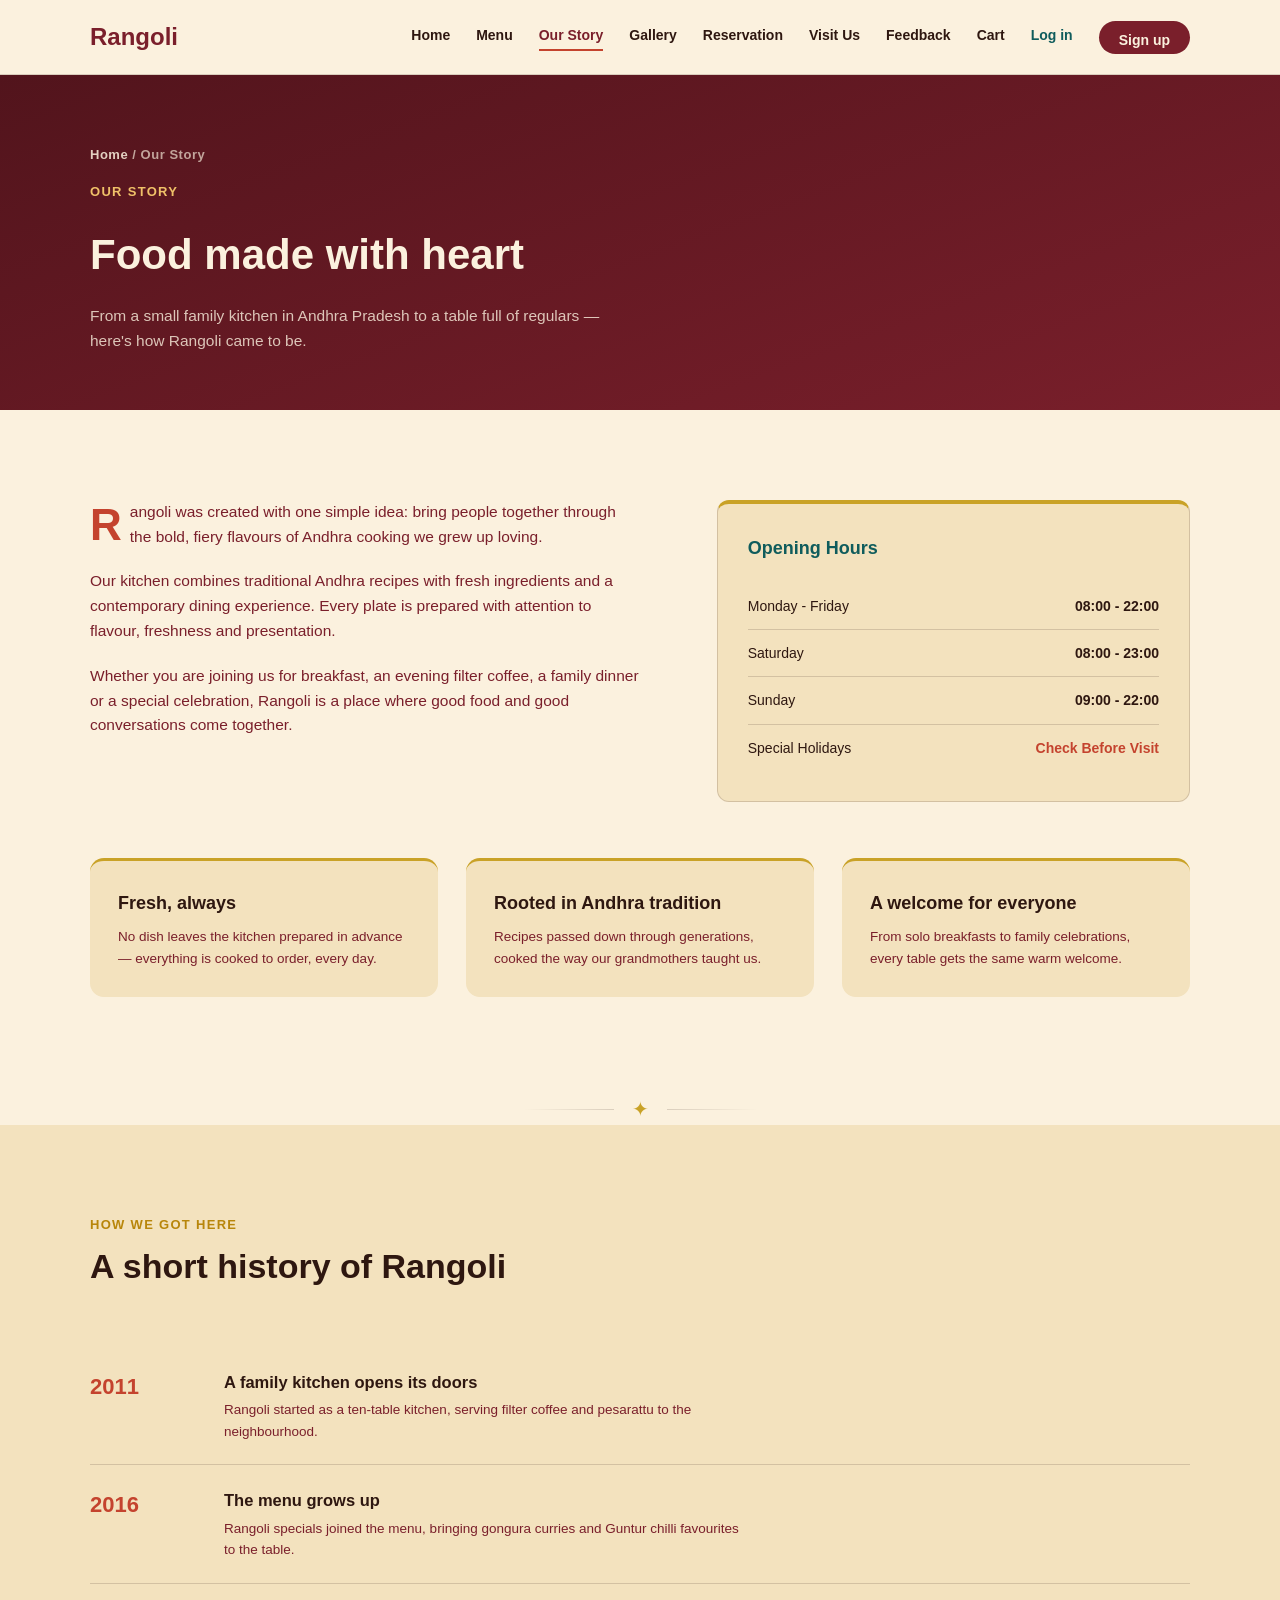
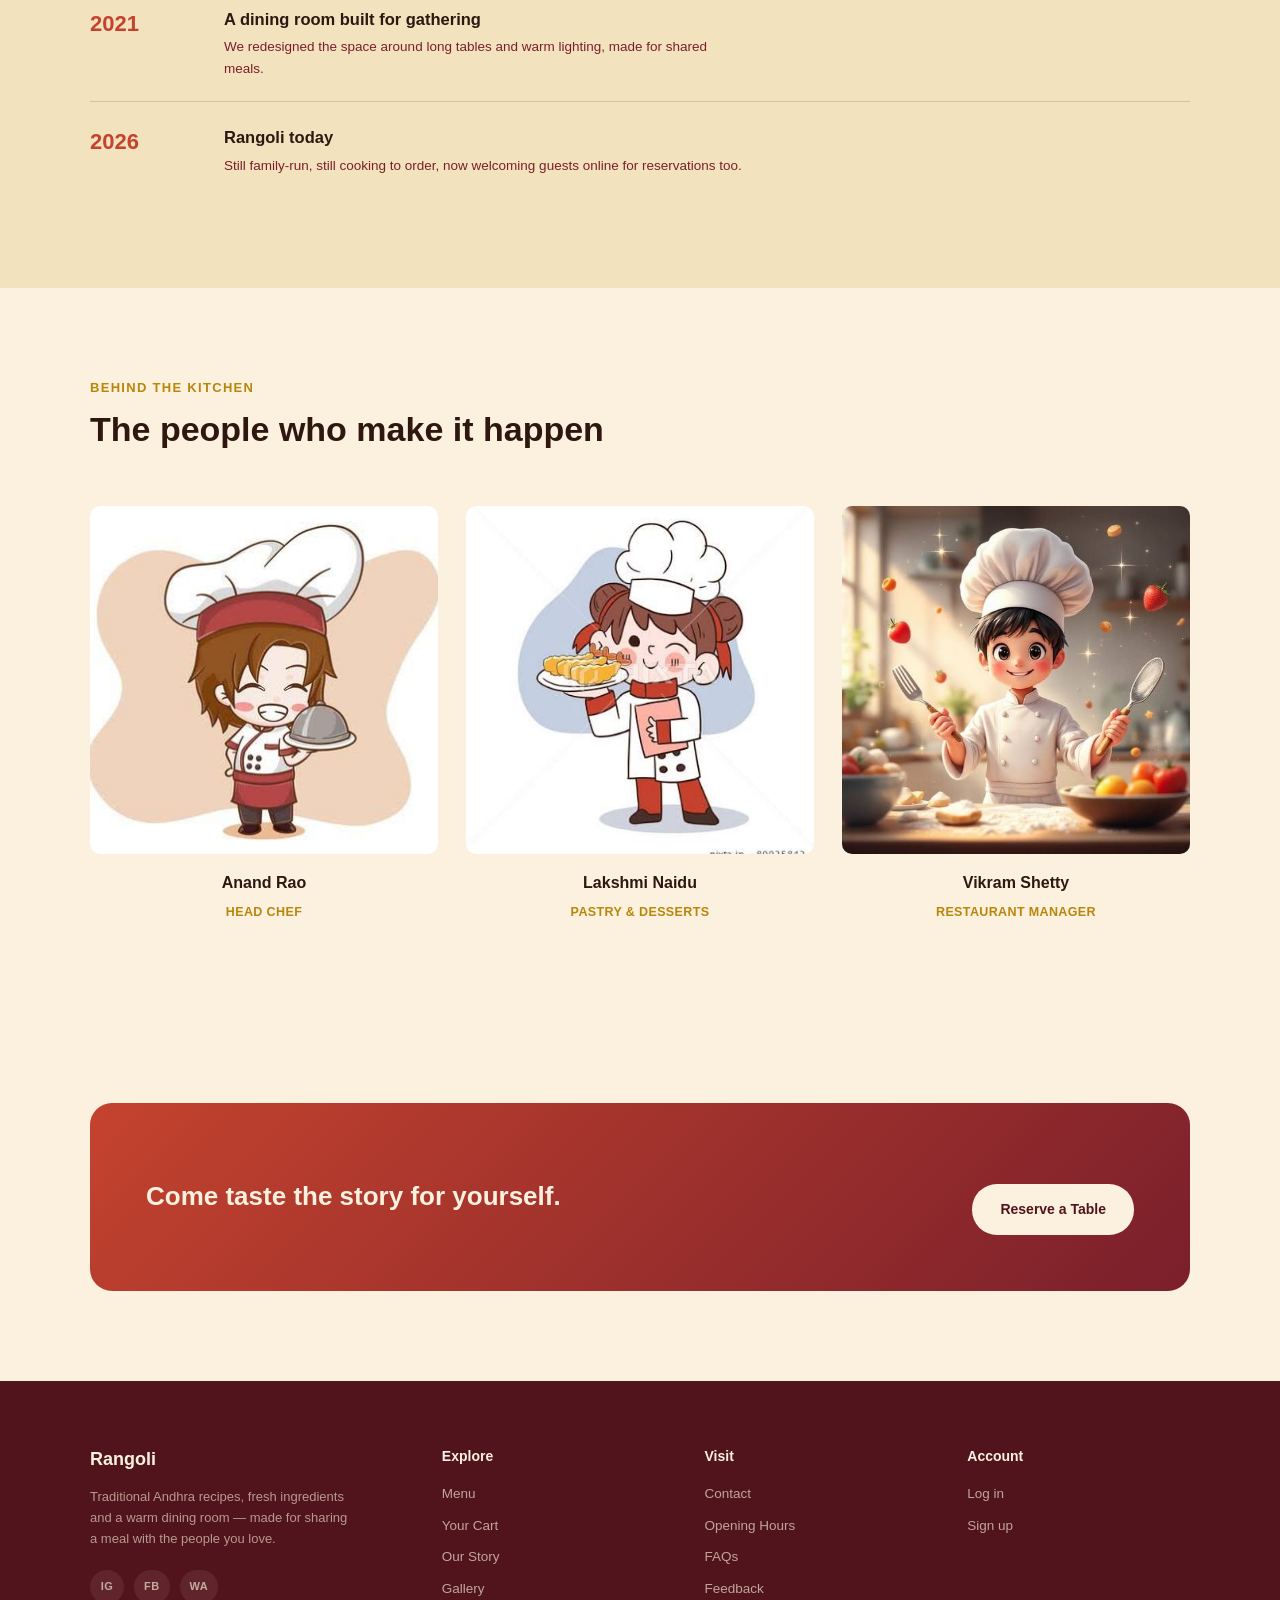
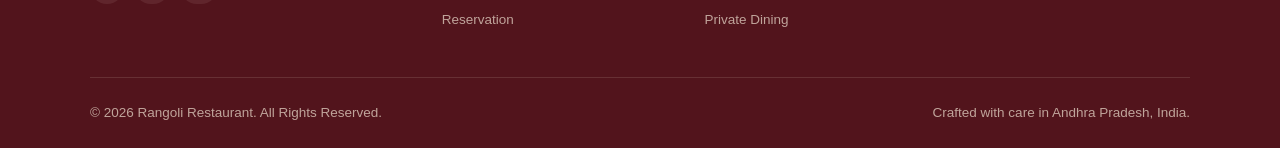
==== about.html @ 310d00e6 "Refactor code structure for improved readability and maintainability" ====
<!DOCTYPE html>
<html lang="en">

<head>

    <meta charset="UTF-8">

    <meta name="viewport" content="width=device-width, initial-scale=1.0">

    <meta name="description"
        content="The story behind Rangoli — our kitchen, our values, and the people who cook every dish.">

    <title>Our Story | Rangoli</title>

    <link rel="stylesheet" href="./style.css">

</head>

<body>

    <input type="checkbox" id="nav-toggle">

    <header>

        <div class="nav">

            <a href="./index.html" class="mark">

                Rangoli

            </a>


            <label class="burger" for="nav-toggle">

                <span></span>
                <span></span>
                <span></span>

            </label>


            <nav class="nav-links">

                <a href="./index.html">

                    Home

                </a>


                <a href="./menu.html">

                    Menu

                </a>


                <a href="./about.html" class="current">

                    Our Story

                </a>


                <a href="./gallery.html">

                    Gallery

                </a>


                <a href="./reservation.html">

                    Reservation

                </a>


                <a href="./contact.html">

                    Visit Us

                </a>

                <a href="./feedback.html">

                    Feedback

                </a>

                <a href="./cart.html" class="cart-link">

                    Cart

                </a>

                <a href="./authentication/login.html" class="account-link">

                    Log in

                </a>

                <a href="./authentication/signin.html" class="visit-btn">

                    Sign up

                </a>

            </nav>

        </div>

    </header>
    <section class="page-hero">

        <div class="wrap">

            <div class="breadcrumb">

                <a href="./index.html">Home</a> / Our Story

            </div>

            <div class="hero-eyebrow" style="color: var(--amber-soft);">Our Story</div>

            <h1>Food made with heart</h1>

            <p>From a small family kitchen in Andhra Pradesh to a table full of regulars — here's how Rangoli came to
                be.</p>

        </div>

    </section>


    <section id="story">

        <div class="wrap">

            <div class="story-grid">

                <div class="story-content">

                    <p>

                        Rangoli was created with one simple idea:
                        bring people together through the bold, fiery
                        flavours of Andhra cooking we grew up loving.

                    </p>


                    <p>

                        Our kitchen combines traditional Andhra
                        recipes with fresh ingredients and a
                        contemporary dining experience. Every plate
                        is prepared with attention to flavour,
                        freshness and presentation.

                    </p>


                    <p>

                        Whether you are joining us for breakfast,
                        an evening filter coffee, a family dinner or a special
                        celebration, Rangoli is a place where good
                        food and good conversations come together.

                    </p>

                </div>


                <div class="hours-card">

                    <h3>Opening Hours</h3>

                    <div class="hours-row">
                        <span>Monday - Friday</span>
                        <span class="time">08:00 - 22:00</span>
                    </div>

                    <div class="hours-row">
                        <span>Saturday</span>
                        <span class="time">08:00 - 23:00</span>
                    </div>

                    <div class="hours-row">
                        <span>Sunday</span>
                        <span class="time">09:00 - 22:00</span>
                    </div>

                    <div class="hours-row closed">
                        <span>Special Holidays</span>
                        <span class="time">Check Before Visit</span>
                    </div>

                </div>

            </div>


            <div class="values-grid">

                <div class="value-card">

                    <h3>Fresh, always</h3>

                    <p>No dish leaves the kitchen prepared in advance — everything is cooked to order, every day.</p>

                </div>


                <div class="value-card">

                    <h3>Rooted in Andhra tradition</h3>

                    <p>Recipes passed down through generations, cooked the way our grandmothers taught us.</p>

                </div>


                <div class="value-card">

                    <h3>A welcome for everyone</h3>

                    <p>From solo breakfasts to family celebrations, every table gets the same warm welcome.</p>

                </div>

            </div>

        </div>

    </section>

    <div class="rangoli-divider" aria-hidden="true">

        <span class="line"></span>

        <span class="divider-mark">✦</span>

        <span class="line right"></span>

    </div>


    <section id="timeline-section" style="background: var(--paper-deep);">

        <div class="wrap">

            <div class="section-head">

                <div>

                    <div class="section-eyebrow">How We Got Here</div>

                    <h2>A short history of Rangoli</h2>

                </div>

            </div>


            <div class="timeline">

                <div class="timeline-row">

                    <div class="timeline-year">2011</div>

                    <div>
                        <h3>A family kitchen opens its doors</h3>
                        <p>Rangoli started as a ten-table kitchen, serving filter coffee and pesarattu to the
                            neighbourhood.</p>
                    </div>

                </div>


                <div class="timeline-row">

                    <div class="timeline-year">2016</div>

                    <div>
                        <h3>The menu grows up</h3>
                        <p>Rangoli specials joined the menu, bringing gongura curries and Guntur chilli favourites to
                            the table.</p>
                    </div>

                </div>


                <div class="timeline-row">

                    <div class="timeline-year">2021</div>

                    <div>
                        <h3>A dining room built for gathering</h3>
                        <p>We redesigned the space around long tables and warm lighting, made for shared meals.</p>
                    </div>

                </div>


                <div class="timeline-row">

                    <div class="timeline-year">2026</div>

                    <div>
                        <h3>Rangoli today</h3>
                        <p>Still family-run, still cooking to order, now welcoming guests online for reservations too.
                        </p>
                    </div>

                </div>

            </div>

        </div>

    </section>


    <section id="team">

        <div class="wrap">

            <div class="section-head">

                <div>

                    <div class="section-eyebrow">Behind the Kitchen</div>

                    <h2>The people who make it happen</h2>

                </div>

            </div>


            <div class="team-grid">

                <div class="team-card">

                    <div class="team-photo"><span><img src="./images/cheffs/images.jpg" alt=""></span></div>

                    <h3>Anand Rao</h3>
                    <span class="role">Head Chef</span>

                </div>


                <div class="team-card">

                    <div class="team-photo"><span><img src="./images/cheffs/image.jpg" alt=""></span></div>

                    <h3>Lakshmi Naidu</h3>
                    <span class="role">Pastry & Desserts</span>

                </div>


                <div class="team-card">

                    <div class="team-photo"><span><img src="./images/cheffs/imag.jpg" alt=""></span></div>

                    <h3>Vikram Shetty</h3>
                    <span class="role">Restaurant Manager</span>

                </div>

            </div>

        </div>

    </section>


    <section id="cta">

        <div class="wrap">

            <div class="cta-band">

                <h2>Come taste the story for yourself.</h2>

                <a href="./reservation.html" class="btn-primary light-button">Reserve a Table</a>

            </div>

        </div>

    </section>

    <footer>

        <div class="wrap">

            <div class="footer-grid">

                <div class="footer-brand-col">

                    <div class="footer-brand">

                        <span class="footer-mark">Rangoli</span>

                    </div>

                    <p>

                        Traditional Andhra recipes, fresh ingredients
                        and a warm dining room — made for sharing
                        a meal with the people you love.

                    </p>

                    <div class="social-row">

                        <a href="#" aria-label="Instagram">IG</a>

                        <a href="#" aria-label="Facebook">FB</a>

                        <a href="#" aria-label="WhatsApp">WA</a>

                    </div>

                </div>


                <div class="footer-col">

                    <h4>Explore</h4>

                    <ul>

                        <li><a href="./menu.html">Menu</a></li>
                        <li><a href="./cart.html">Your Cart</a></li>
                        <li><a href="./about.html">Our Story</a></li>
                        <li><a href="./gallery.html">Gallery</a></li>
                        <li><a href="./reservation.html">Reservation</a></li>

                    </ul>

                </div>


                <div class="footer-col">

                    <h4>Visit</h4>

                    <ul>

                        <li><a href="./contact.html">Contact</a></li>
                        <li><a href="./contact.html#hours">Opening Hours</a></li>
                        <li><a href="./contact.html#faq">FAQs</a></li>
                        <li><a href="./feedback.html">Feedback</a></li>
                        <li><a href="./reservation.html">Private Dining</a></li>

                    </ul>

                </div>


                <div class="footer-col">

                    <h4>Account</h4>

                    <ul>

                        <li><a href="./authentication/login.html">Log in</a></li>
                        <li><a href="./authentication/signin.html">Sign up</a></li>

                    </ul>

                </div>

            </div>


            <div class="footer-row">

                <span>© 2026 Rangoli Restaurant. All Rights Reserved.</span>

                <span>Crafted with care in Andhra Pradesh, India.</span>

            </div>

        </div>

    </footer>

</body>

</html>
---- style.css ----
:root {

    --paper: #FBF1DE;
    --paper-deep: #F3E2BE;

    --ink: #2E1710;

    --walnut: #7A1F2B;
    --walnut-deep: #52141C;

    --amber: #E8A33D;
    --amber-soft: #F0C169;

    --pine: #0F5C5C;
    --pine-deep: #0A4444;

    --brass: #B8860B;
    --gold: #C9A227;

    --rose: #C4432E;
    --marigold: #D97D0A;

    --line: rgba(46, 23, 16, 0.16);

    --shadow-soft: 0 20px 40px rgba(46, 23, 16, 0.18);
    --shadow-lift: 0 18px 35px rgba(46, 23, 16, 0.25);

    --font-display: Arial, Helvetica, sans-serif;
    --font-heading: Arial, Helvetica, sans-serif;
    --font-body: Arial, Helvetica, sans-serif;
}

* {
    margin: 0;
    padding: 0;
    box-sizing: border-box;

    font-family: var(--font-body);
}


html {
    scroll-behavior: smooth;
}

@media (prefers-reduced-motion: reduce) {
    html {
        scroll-behavior: auto;
    }

    * {
        animation-duration: 0.001ms !important;
        animation-iteration-count: 1 !important;
        transition-duration: 0.001ms !important;
        scroll-behavior: auto !important;
    }
}


body {
    background: var(--paper);
    color: var(--ink);

    line-height: 1.6;

    overflow-x: hidden;
}


a {
    color: inherit;
}

a:focus-visible,
button:focus-visible,
input:focus-visible,
select:focus-visible,
textarea:focus-visible {
    outline: 2px solid var(--gold);
    outline-offset: 3px;
}


img {
    display: block;
    max-width: 100%;
}


button {
    cursor: pointer;
    font-family: inherit;
}

.wrap {
    max-width: 1180px;

    margin: 0 auto;

    padding: 0 40px;
}


#nav-toggle {
    display: none;
}


header {
    position: sticky;

    top: 0;

    z-index: 50;

    background: var(--paper);

    border-bottom: 1px solid var(--line);
}


.nav {
    max-width: 1180px;

    margin: 0 auto;

    padding: 18px 40px;

    display: flex;

    align-items: center;

    justify-content: space-between;
}


.mark {
    display: flex;

    align-items: center;

    gap: 10px;

    text-decoration: none;

    color: var(--walnut);

    font-family: var(--font-display);

    font-size: 24px;

    font-weight: 700;
}


.nav-links {
    display: flex;

    align-items: center;

    font-family: var(--font-heading);

    font-size: 14px;

    font-weight: 600;
}


.nav-links a {
    text-decoration: none;

    padding-bottom: 3px;

    border-bottom: 2px solid transparent;

    margin-right: 26px;

    transition: 0.2s ease;
}

.nav-links a:last-of-type {
    margin-right: 0;
}


.nav-links a:hover {
    color: var(--walnut);

    border-bottom-color: var(--gold);
}

.nav-links a.current {
    color: var(--walnut);

    border-bottom-color: var(--rose);
}


.account-link {
    color: var(--pine);

    font-weight: 600;
}

.visit-btn {
    background: var(--walnut);

    color: var(--paper) !important;

    padding: 8px 20px;

    border-radius: 20px;

    border: none !important;

    text-decoration: none;

    display: inline-flex;

    align-items: center;

    justify-content: center;

    white-space: nowrap;

    transition: 0.2s ease;
}


.visit-btn:hover {
    background: var(--walnut-deep);

    transform: translateY(-1px);
}

.burger {
    display: none;

    flex-direction: column;

    gap: 5px;

    cursor: pointer;
}


.burger span {
    width: 23px;

    height: 2px;

    background: var(--ink);
}

.hero {
    max-width: 1180px;

    margin: 0 auto;

    padding: 90px 40px 100px;

    display: grid;

    grid-template-columns: 1.1fr 0.9fr;

    align-items: center;

    gap: 60px;

    position: relative;
}


.hero-copy {
    max-width: 650px;
}


.hero-eyebrow {
    font-family: var(--font-heading);

    font-weight: 700;

    font-size: 13px;

    letter-spacing: 0.1em;

    text-transform: uppercase;

    color: var(--pine);

    margin-bottom: 18px;
}


.hero h1 {
    font-family: var(--font-display);

    font-size: 52px;

    font-weight: 700;

    line-height: 1.18;
}


.hero h1 em {
    font-style: normal;

    color: var(--rose);

    display: block;
}


.hero-sub {
    margin-top: 24px;

    max-width: 520px;

    color: var(--walnut);

    font-size: 16px;
}


.hero-actions {
    margin-top: 34px;

    display: flex;

    align-items: center;

    gap: 18px;

    flex-wrap: wrap;
}

.btn-primary {
    display: inline-flex;

    align-items: center;

    justify-content: center;

    background: var(--walnut);

    color: var(--paper);

    padding: 14px 28px;

    min-height: 48px;

    border-radius: 25px;

    text-decoration: none;

    border: none;

    font-family: var(--font-heading);

    font-size: 14px;

    font-weight: 600;

    cursor: pointer;

    transition: 0.2s ease;
}


.btn-primary:hover {
    background: var(--walnut-deep);

    transform: translateY(-1px);
}

.btn-ghost {
    display: inline-block;

    text-decoration: none;

    font-family: var(--font-heading);

    font-weight: 600;

    font-size: 14px;

    border-bottom: 1px solid var(--ink);

    padding-bottom: 3px;

    transition: 0.2s ease;
}


.btn-ghost:hover {
    color: var(--walnut);

    border-color: var(--walnut);
}

.hero-visual {
    min-height: 430px;

    background:
        linear-gradient(145deg,
            var(--walnut),
            var(--walnut-deep));

    border-radius: 28px;

    position: relative;

    display: flex;

    align-items: center;

    justify-content: center;

    padding: 40px;

    border: 8px solid var(--paper-deep);

    overflow: hidden;
}


.hero-card {
    width: 100%;

    max-width: 340px;

    background: var(--paper);

    padding: 32px;

    border-radius: 20px;

    text-align: center;

    box-shadow: var(--shadow-soft);

    position: relative;

    z-index: 2;
}


.food-circle {
    width: 170px;

    height: 170px;

    border-radius: 50%;

    margin: 0 auto 24px;

    background:
        linear-gradient(145deg,
            var(--amber),
            var(--rose));

    display: flex;

    align-items: center;

    justify-content: center;

    border: 12px solid var(--paper-deep);
}


.food-circle span {
    font-family: var(--font-display);

    font-size: 60px;

    font-weight: 700;

    color: var(--paper);
}


.food-label {
    font-family: var(--font-heading);

    font-size: 12px;

    font-weight: 700;

    letter-spacing: 0.12em;

    color: var(--pine);
}


.hero-card h3 {
    font-family: var(--font-display);

    font-weight: 700;

    font-size: 24px;

    margin: 8px 0;

    color: var(--walnut);
}


.hero-card p {
    font-size: 14px;

    color: var(--walnut);
}


.hero-small-card {
    position: absolute;

    bottom: 25px;

    right: -20px;

    background: var(--amber-soft);

    color: var(--walnut-deep);

    padding: 13px 20px;

    border-radius: 12px;

    display: flex;

    flex-direction: column;

    text-align: center;

    line-height: 1.2;

    z-index: 2;
}


.hero-small-card strong {
    font-family: var(--font-heading);

    font-size: 20px;
}


.hero-small-card span {
    font-size: 12px;
}

section {
    padding: 90px 0;
}


.section-head {
    display: flex;

    justify-content: space-between;

    align-items: flex-end;

    gap: 25px;

    margin-bottom: 48px;

    flex-wrap: wrap;
}


.section-eyebrow {
    font-family: var(--font-heading);

    font-weight: 700;

    font-size: 13px;

    letter-spacing: 0.1em;

    text-transform: uppercase;

    color: var(--brass);

    margin-bottom: 10px;
}


.section-head h2 {
    font-family: var(--font-display);

    font-weight: 700;

    font-size: 34px;

    line-height: 1.2;
}


.section-note {
    max-width: 340px;

    font-size: 14px;

    color: var(--walnut);
}

/* ---- Rangoli divider (signature motif) ---- */

.rangoli-divider {
    display: flex;

    align-items: center;

    justify-content: center;

    gap: 18px;

    padding: 6px 0 0;
}

.rangoli-divider .line {
    height: 1px;

    width: 90px;

    background: linear-gradient(to right, transparent, var(--line));
}

.rangoli-divider .line.right {
    background: linear-gradient(to left, transparent, var(--line));
}

.rangoli-divider .divider-mark {
    font-size: 20px;
    color: var(--gold);
}

/* ---- Interior page hero banner ---- */

.page-hero {
    background: linear-gradient(160deg, var(--walnut-deep), var(--walnut));

    color: var(--paper);

    padding: 70px 0 56px;

    position: relative;

    overflow: hidden;
}

.page-hero .breadcrumb {
    font-family: var(--font-heading);

    font-size: 13px;

    font-weight: 600;

    letter-spacing: 0.04em;

    color: rgba(251, 241, 222, 0.65);

    margin-bottom: 16px;

    position: relative;

    z-index: 2;
}

.page-hero .breadcrumb a {
    text-decoration: none;

    color: rgba(251, 241, 222, 0.85);
}

.page-hero .breadcrumb a:hover {
    color: var(--amber-soft);
}

.page-hero h1 {
    font-family: var(--font-display);

    font-weight: 700;

    font-size: 42px;

    max-width: 640px;

    position: relative;

    z-index: 2;
}

.page-hero p {
    margin-top: 16px;

    max-width: 520px;

    color: rgba(251, 241, 222, 0.8);

    font-size: 15.5px;

    position: relative;

    z-index: 2;
}

.menu-section {
    background: var(--walnut-deep);

    color: var(--paper);
}


.menu-section .section-eyebrow {
    color: var(--amber-soft);
}


.menu-section .section-note {
    color: rgba(251, 241, 222, 0.72);
}


.menu-grid {
    display: grid;

    grid-template-columns: repeat(3, 1fr);

    gap: 50px;
}


.menu-col h3 {
    font-family: var(--font-heading);

    color: var(--amber-soft);

    font-size: 21px;

    padding-bottom: 14px;

    margin-bottom: 20px;

    border-bottom:
        1px solid rgba(251, 241, 222, 0.2);
}


.menu-item {
    display: flex;

    align-items: baseline;

    gap: 10px;

    padding: 14px 0;

    border-bottom:
        1px dashed rgba(251, 241, 222, 0.18);
}


.menu-item:hover {
    background:
        rgba(255, 255, 255, 0.03);
}


.menu-item-text {
    display: flex;

    flex-direction: column;
}


.menu-item .name {
    font-family: var(--font-heading);

    font-size: 15.5px;

    font-weight: 700;
}


.menu-item .desc {
    font-size: 12px;

    color:
        rgba(251, 241, 222, 0.55);

    margin-top: 3px;
}

.menu-item .tag {
    display: inline-block;

    font-size: 10px;

    font-weight: 700;

    letter-spacing: 0.04em;

    padding: 2px 7px;

    border-radius: 10px;

    margin-top: 6px;

    width: fit-content;
}

.tag-veg {
    background: rgba(15, 92, 92, 0.25);
    color: #8fd6c9;
}

.tag-spicy {
    background: rgba(196, 67, 46, 0.25);
    color: #f2a48f;
}

.tag-chef {
    background: rgba(232, 163, 61, 0.22);
    color: var(--amber-soft);
}


.leader {
    flex: 1;

    border-bottom:
        1px dotted rgba(251, 241, 222, 0.35);
}


.price {
    font-family: var(--font-heading);

    font-weight: 700;

    font-size: 15px;

    color: var(--amber-soft);

    white-space: nowrap;
}

.menu-note-band {
    background: var(--paper-deep);

    padding: 26px 0;

    text-align: center;
}

.menu-note-band p {
    font-size: 13.5px;

    color: var(--walnut);
}

.story-grid {
    display: grid;

    grid-template-columns: 1fr 0.85fr;

    gap: 70px;

    align-items: start;
}


.story-content {
    max-width: 550px;
}


.story-content p {
    margin-bottom: 20px;

    color: var(--walnut);

    font-size: 15.5px;
}


.story-content p:first-child::first-letter {
    font-family: var(--font-display);

    font-size: 44px;

    font-weight: 700;

    float: left;

    line-height: 0.8;

    padding-right: 8px;

    padding-top: 7px;

    color: var(--rose);
}

.hours-card {
    background: var(--paper-deep);

    border: 1px solid var(--line);

    border-top: 4px solid var(--gold);

    border-radius: 12px;

    padding: 30px;
}


.hours-card h3 {
    font-family: var(--font-heading);

    font-size: 18px;

    color: var(--pine);

    margin-bottom: 20px;
}


.hours-row {
    display: flex;

    justify-content: space-between;

    gap: 20px;

    padding: 12px 0;

    border-bottom: 1px solid var(--line);

    font-size: 14px;
}


.hours-row:last-child {
    border-bottom: none;
}


.hours-row .time {
    font-weight: 700;
}


.hours-row.closed .time {
    color: var(--rose);
}

/* ---- Values / feature grid (About page) ---- */

.values-grid {
    display: grid;

    grid-template-columns: repeat(3, 1fr);

    gap: 28px;

    margin-top: 56px;
}

.value-card {
    background: var(--paper-deep);

    border-radius: 14px;

    padding: 28px;

    border-top: 3px solid var(--gold);
}

.value-card h3 {
    font-family: var(--font-heading);

    font-size: 18px;

    margin-bottom: 8px;
}

.value-card p {
    font-size: 13.5px;

    color: var(--walnut);
}

/* ---- Timeline (About page) ---- */

.timeline {
    margin-top: 60px;

    display: flex;

    flex-direction: column;

    gap: 0;
}

.timeline-row {
    display: grid;

    grid-template-columns: 110px 1fr;

    gap: 24px;

    padding: 22px 0;

    border-bottom: 1px solid var(--line);
}

.timeline-row:last-child {
    border-bottom: none;
}

.timeline-year {
    font-family: var(--font-display);

    font-size: 22px;

    font-weight: 700;

    color: var(--rose);
}

.timeline-row h3 {
    font-family: var(--font-heading);

    font-size: 16.5px;

    margin-bottom: 4px;
}

.timeline-row p {
    font-size: 13.5px;

    color: var(--walnut);

    max-width: 520px;
}

/* ---- Team (About page) ---- */

.team-grid {
    display: grid;

    grid-template-columns: repeat(3, 1fr);

    gap: 28px;

    margin-top: 56px;
}

.team-card {
    text-align: center;
}

.team-photo {
    width: 100%;

    aspect-ratio: 1 / 1;

    border-radius: 14px;

    background: linear-gradient(150deg, var(--amber), var(--rose));

    display: flex;

    align-items: center;

    justify-content: center;

    margin-bottom: 16px;
}

.team-photo span {
    display: block;

    width: 100%;

    height: 100%;
}

.team-photo span img {

    display: block;

    width: 100%;

    height: 100%;

    object-fit: cover;

    object-position: center;

    border-radius: 10px;
}

.team-card h3 {
    font-family: var(--font-heading);

    font-size: 16px;

    margin-bottom: 2px;
}

.team-card span.role {
    font-size: 12.5px;

    color: var(--brass);

    font-weight: 700;

    letter-spacing: 0.03em;

    text-transform: uppercase;
}


.food-gallery-section {
    background: var(--paper-deep);
}


.food-gallery-section .section-eyebrow {
    color: var(--rose);
}

.gallery-filters {
    display: flex;

    gap: 10px;

    flex-wrap: wrap;

    margin-bottom: 40px;
}

.gallery-filters button {
    font-family: var(--font-heading);

    font-size: 13px;

    font-weight: 600;

    padding: 8px 18px;

    border-radius: 18px;

    border: 1px solid var(--line);

    background: var(--paper);

    color: var(--walnut);

    transition: 0.2s ease;
}

.gallery-filters button.active,
.gallery-filters button:hover {
    background: var(--walnut);

    color: var(--paper);

    border-color: var(--walnut);
}


.food-gallery {
    display: grid;

    grid-template-columns: 1.25fr 1fr 1fr;

    grid-template-rows: 300px 300px;

    gap: 18px;
}


.food-image-card {
    position: relative;

    overflow: hidden;

    border-radius: 16px;

    background: var(--walnut);

    min-height: 280px;

    cursor: pointer;
}


.food-image-large {
    grid-row: span 2;
}


.food-image-wide {
    grid-column: span 2;
}


.food-image-card img {
    width: 100%;

    height: 100%;

    object-fit: cover;

    transition:
        transform 0.5s ease;
}


.food-image-card::after {
    content: "";

    position: absolute;

    inset: 0;

    background:
        linear-gradient(to top,
            rgba(46, 23, 16, 0.88),
            rgba(46, 23, 16, 0.08) 65%,
            transparent);

    z-index: 1;
}


.food-image-card:hover img {
    transform: scale(1.08);
}


.food-image-overlay {
    position: absolute;

    left: 24px;

    right: 24px;

    bottom: 22px;

    z-index: 2;

    color: var(--paper);

    display: flex;

    align-items: flex-start;

    gap: 15px;
}


.food-image-overlay>span {
    font-family: var(--font-heading);

    font-size: 13px;

    font-weight: 700;

    color: var(--amber-soft);

    padding-top: 3px;
}


.food-image-overlay h3 {
    font-family: var(--font-heading);

    font-size: 21px;

    line-height: 1.2;

    margin-bottom: 4px;
}


.food-image-overlay p {
    font-size: 12.5px;

    line-height: 1.5;

    color:
        rgba(251, 241, 222, 0.78);

    max-width: 300px;
}

.atmosphere-grid {
    display: grid;

    grid-template-columns: 1.2fr 1fr 1fr;

    grid-template-rows: 230px 230px;

    gap: 16px;
}


.atmo-card {
    position: relative;

    overflow: hidden;

    border-radius: 16px;

    padding: 28px;

    display: flex;

    align-items: flex-end;

    color: var(--paper);

    background-size: cover;

    background-position: center;

    isolation: isolate;

    cursor: pointer;

    transition:
        transform 0.35s ease,
        box-shadow 0.35s ease;
}


.atmo-card::before {
    content: "";

    position: absolute;

    inset: 0;

    z-index: -1;

    background:
        linear-gradient(to top,
            rgba(46, 23, 16, 0.92),
            rgba(46, 23, 16, 0.38) 55%,
            rgba(46, 23, 16, 0.08));

    transition:
        background 0.35s ease;
}


.atmo-card:hover {
    transform: translateY(-5px);

    box-shadow: var(--shadow-lift);
}


.atmo-card:hover::before {
    background:
        linear-gradient(to top,
            rgba(46, 23, 16, 0.96),
            rgba(46, 23, 16, 0.48) 55%,
            rgba(46, 23, 16, 0.12));
}


.atmo-one {
    grid-row: span 2;

    background-image: url("./images/ambiance/one.jpg");

    background-position: center;

    background-size: cover;

    background-repeat: no-repeat;
}


.atmo-two {
    background-image: url("./images/ambiance/pexels-cottonbro-7244274.jpg");

    background-position: center;

    background-size: cover;

    background-repeat: no-repeat;
}


.atmo-three {
    background-image: url("./images/ambiance/pexels-hayriyenur-351892318-19343364.jpg");

    background-position: center;

    background-size: cover;

    background-repeat: no-repeat;
}


.atmo-four {
    grid-column: span 2;

    background-image: url("./images/ambiance/pexels-lens-clickk-2148991298-30479386.jpg");

    background-position: center;

    background-size: cover;

    background-repeat: no-repeat;
}


.atmo-five {
    grid-column: span 2;

    background-image: url("./images/ambiance/pexels-magda-ehlers-pexels-32568165.jpg");

    background-position: center;

    background-size: cover;

    background-repeat: no-repeat;
}


.atmo-content {
    position: relative;

    z-index: 2;

    max-width: 340px;
}


.atmo-content span {
    display: inline-block;

    font-family: var(--font-heading);

    font-weight: 700;

    font-size: 13px;

    letter-spacing: 0.08em;

    color: var(--amber-soft);

    margin-bottom: 4px;
}


.atmo-content h3 {
    font-family: var(--font-heading);

    font-size: 22px;

    line-height: 1.15;

    margin: 4px 0 7px;

    color: var(--paper);
}


.atmo-content p {
    font-size: 14px;

    line-height: 1.5;

    color:
        rgba(251, 241, 222, 0.82);

    max-width: 330px;
}

/* ---- Stats strip ---- */

.stat-strip {
    background: var(--pine-deep);

    color: var(--paper);

    padding: 46px 0;
}

.stat-strip .wrap {
    display: grid;

    grid-template-columns: repeat(4, 1fr);

    gap: 24px;

    text-align: center;
}

.stat-strip strong {
    display: block;

    font-family: var(--font-display);

    font-size: 30px;

    font-weight: 700;

    color: var(--amber-soft);
}

.stat-strip span {
    font-size: 12.5px;

    letter-spacing: 0.03em;

    color: rgba(251, 241, 222, 0.75);
}

/* ---- Highlight teaser grid (home -> other pages) ---- */

.highlight-grid {
    display: grid;

    grid-template-columns: repeat(3, 1fr);

    gap: 24px;
}

.highlight-card {
    background: var(--paper-deep);

    border-radius: 16px;

    padding: 30px;

    text-decoration: none;

    color: var(--ink);

    display: flex;

    flex-direction: column;

    gap: 14px;

    border: 1px solid var(--line);

    transition: 0.25s ease;
}

.highlight-card:hover {
    transform: translateY(-4px);

    box-shadow: var(--shadow-lift);

    border-color: var(--gold);
}

.highlight-card h3 {
    font-family: var(--font-heading);

    font-size: 19px;
}

.highlight-card p {
    font-size: 13.5px;

    color: var(--walnut);

    flex: 1;
}

.highlight-card .go {
    font-family: var(--font-heading);

    font-size: 13px;

    font-weight: 700;

    color: var(--walnut);
}

/* ---- Testimonials ---- */

.testimonial-section {
    background: var(--walnut-deep);

    color: var(--paper);
}

.testimonial-section .section-eyebrow {
    color: var(--amber-soft);
}

.testimonial-grid {
    display: grid;

    grid-template-columns: repeat(3, 1fr);

    gap: 24px;
}

.testimonial-card {
    background: rgba(251, 241, 222, 0.06);

    border: 1px solid rgba(251, 241, 222, 0.14);

    border-radius: 14px;

    padding: 26px;
}

.testimonial-card .stars {
    color: var(--amber-soft);

    letter-spacing: 2px;

    margin-bottom: 14px;
    font-size: 14px;
}

.testimonial-card p {
    font-size: 14px;

    color: rgba(251, 241, 222, 0.85);

    margin-bottom: 16px;
}

.testimonial-card .author {
    font-family: var(--font-heading);

    font-size: 13.5px;

    font-weight: 700;

    color: var(--amber-soft);
}

/* ---- CTA band ---- */

.cta-band {
    background:
        linear-gradient(135deg, var(--rose), var(--walnut));

    color: var(--paper);

    border-radius: 22px;

    padding: 56px;

    display: flex;

    align-items: center;

    justify-content: space-between;

    gap: 30px;

    flex-wrap: wrap;
}

.cta-band h2 {
    font-family: var(--font-display);

    font-weight: 700;

    font-size: 26px;

    max-width: 440px;
}

.cta-band .light-button {
    background: var(--paper);

    color: var(--walnut-deep);
}

.cta-band .light-button:hover {
    background: var(--amber-soft);
}

.reserve-section {
    background: var(--paper-deep);
}


.reserve-grid {
    display: grid;

    grid-template-columns: 1.4fr 1fr;

    gap: 50px;

    align-items: start;
}


.reserve-form {
    background: var(--paper);

    border: 1px solid var(--line);

    border-top: 4px solid var(--gold);

    border-radius: 12px;

    padding: 34px;
}


.form-row {
    margin-bottom: 20px;
}


.form-row label {
    display: block;

    font-family: var(--font-heading);

    font-weight: 700;

    font-size: 12px;

    letter-spacing: 0.05em;

    text-transform: uppercase;

    color: var(--pine);

    margin-bottom: 8px;
}


.form-row input,
.form-row select,
.form-row textarea {
    width: 100%;

    padding: 12px 14px;

    border: 1px solid var(--line);

    border-radius: 6px;

    background: #fff;

    font-size: 14.5px;

    color: var(--ink);
}


.form-row input:focus,
.form-row select:focus,
.form-row textarea:focus {
    outline: none;

    border-color: var(--gold);

    box-shadow:
        0 0 0 3px rgba(201, 162, 39, 0.15);
}


.form-row textarea {
    resize: vertical;
}


.two-col {
    display: grid;

    grid-template-columns: 1fr 1fr;

    gap: 16px;
}


.three-col {
    display: grid;

    grid-template-columns: 1fr 1fr 1fr;

    gap: 16px;
}


.reserve-form .btn-primary {
    width: 100%;
}


.reserve-side {
    display: flex;

    flex-direction: column;

    gap: 16px;
}


.reservation-box {
    background: var(--paper);

    border-left: 4px solid var(--walnut);

    padding: 22px;

    border-radius: 8px;
}


.reservation-number {
    display: inline-flex;

    align-items: center;

    justify-content: center;

    width: 34px;

    height: 34px;

    background: var(--walnut);

    color: var(--paper);

    border-radius: 50%;

    font-family: var(--font-heading);

    font-weight: 700;

    margin-bottom: 12px;
}


.reservation-box h3 {
    font-family: var(--font-heading);

    font-size: 19px;

    margin-bottom: 6px;
}


.reservation-box p {
    font-size: 13.5px;

    color: var(--walnut);
}

.policy-note {
    margin-top: 6px;
    background: var(--paper);
    border: 1px dashed var(--line);
    border-radius: 8px;
    padding: 18px 22px;
    font-size: 13px;
    color: var(--walnut);
}

.policy-note strong {
    color: var(--pine);
}


.visit-section {
    background: var(--pine-deep);

    color: var(--paper);
}


.visit-grid {
    display: grid;

    grid-template-columns: 1fr 1fr;

    gap: 60px;

    align-items: center;
}


.light-eyebrow {
    color: var(--amber-soft);
}


.visit-section h2 {
    font-family: var(--font-display);

    font-weight: 700;

    font-size: 34px;

    line-height: 1.2;

    margin-bottom: 18px;
}


.visit-section p {
    max-width: 440px;

    color:
        rgba(251, 241, 222, 0.8);

    font-size: 15px;

    margin-bottom: 26px;
}


address {
    font-style: normal;

    font-weight: 600;

    font-size: 14px;

    line-height: 1.8;
}


.light-button {
    background: var(--paper);

    color: var(--pine-deep);

    margin-top: 25px;
}


.light-button:hover {
    background: var(--amber-soft);

    color: var(--walnut-deep);
}

.map-content {
    position: relative;

    z-index: 2;

    background: var(--paper);

    color: var(--ink);

    padding: 28px;

    text-align: center;

    border-radius: 16px;

    box-shadow:
        0 15px 35px rgba(0, 0, 0, 0.25);

    overflow: hidden;
}

.map-content img {
    width: 100%;

    border-radius: 10px;

    margin-bottom: 16px;

    aspect-ratio: 4/3;

    object-fit: cover;
}


.map-content h3 {
    font-family: var(--font-heading);

    font-size: 19px;

    margin-bottom: 4px;
}

/* ---- Contact info grid ---- */

.contact-grid {
    display: grid;

    grid-template-columns: repeat(3, 1fr);

    gap: 24px;

    margin-bottom: 60px;
}

.contact-card {
    background: var(--paper-deep);

    border-radius: 14px;

    padding: 26px;

    border-top: 3px solid var(--pine);
}

.contact-card h3 {
    font-family: var(--font-heading);

    font-size: 16px;

    margin-bottom: 6px;
}

.contact-card p,
.contact-card a {
    font-size: 13.5px;

    color: var(--walnut);

    text-decoration: none;
}

.contact-card a:hover {
    color: var(--rose);
}

.faq-list {
    max-width: 780px;
}

.faq-item {
    border-bottom: 1px solid var(--line);

    padding: 20px 0;
}

.faq-item h3 {
    font-family: var(--font-heading);

    font-size: 16px;

    margin-bottom: 8px;

    color: var(--walnut);
}

.faq-item p {
    font-size: 13.5px;

    color: var(--ink);

    opacity: 0.85;
}


/* ---- Footer ---- */

footer {
    background: var(--walnut-deep);

    color:
        rgba(251, 241, 222, 0.65);

    padding-top: 64px;

    font-size: 13.5px;
}

.footer-grid {
    display: grid;

    grid-template-columns: 1.4fr 1fr 1fr 1fr;

    gap: 40px;

    padding-bottom: 46px;

    border-bottom: 1px solid rgba(251, 241, 222, 0.12);
}

.footer-brand-col p {
    margin-top: 14px;

    max-width: 260px;

    color: rgba(251, 241, 222, 0.6);

    font-size: 13px;
}

.social-row {
    display: flex;

    gap: 10px;

    margin-top: 20px;
}

.social-row a {
    min-width: 34px;

    height: 34px;

    padding: 0 10px;

    border-radius: 17px;

    background: rgba(251, 241, 222, 0.08);

    display: flex;

    align-items: center;

    justify-content: center;

    text-decoration: none;

    font-size: 11px;

    font-weight: 700;

    letter-spacing: 0.04em;

    transition: 0.2s ease;
}

.social-row a:hover {
    background: var(--amber-soft);

    color: var(--walnut-deep);
}

.footer-col h4 {
    font-family: var(--font-heading);

    color: var(--paper);

    font-size: 14px;

    margin-bottom: 16px;
}

.footer-col ul {
    list-style: none;

    display: flex;

    flex-direction: column;

    gap: 10px;
}

.footer-col a {
    text-decoration: none;

    color: rgba(251, 241, 222, 0.65);

    transition: 0.2s ease;
}

.footer-col a:hover {
    color: var(--amber-soft);
}


.footer-row {
    display: flex;

    justify-content: space-between;

    align-items: center;

    gap: 20px;

    flex-wrap: wrap;

    padding: 24px 0;
}


.footer-brand {
    display: flex;

    align-items: center;

    gap: 8px;
}


.footer-mark {
    color: var(--paper);

    font-family: var(--font-display);

    font-size: 18px;

    font-weight: 700;
}

@media (max-width: 950px) {

    /* HERO */

    .hero {
        grid-template-columns: 1fr;

        padding-top: 60px;
    }


    .hero-copy {
        max-width: 700px;
    }


    .hero-visual {
        max-width: 550px;

        width: 100%;

        margin: 0 auto;
    }


    /* MENU */

    .menu-grid {
        grid-template-columns: 1fr;

        gap: 40px;
    }


    /* STORY */

    .story-grid {
        grid-template-columns: 1fr;

        gap: 40px;
    }

    .values-grid,
    .team-grid {
        grid-template-columns: 1fr 1fr;
    }

    .highlight-grid,
    .testimonial-grid,
    .contact-grid {
        grid-template-columns: 1fr;
    }

    .stat-strip .wrap {
        grid-template-columns: 1fr 1fr;

        row-gap: 28px;
    }


    /* RESERVATION */

    .reserve-grid {
        grid-template-columns: 1fr;
    }


    /* VISIT */

    .visit-grid {
        grid-template-columns: 1fr;
    }


    /* FOOD GALLERY */

    .food-gallery {
        grid-template-columns: 1fr 1fr;

        grid-template-rows:
            320px 260px 260px;
    }


    .food-image-large {
        grid-row: span 1;

        grid-column: span 2;
    }


    .food-image-wide {
        grid-column: span 2;
    }


    /* ATMOSPHERE */

    .atmosphere-grid {
        grid-template-columns: 1fr 1fr;

        grid-template-rows:
            300px 230px 230px;
    }


    .atmo-one {
        grid-row: span 1;

        grid-column: span 2;
    }


    .atmo-two {
        grid-column: span 1;
    }


    .atmo-three {
        grid-column: span 1;
    }


    .atmo-four {
        grid-column: span 2;
    }


    .atmo-five {
        grid-column: span 2;
    }

    .footer-grid {
        grid-template-columns: 1fr 1fr;
    }


    /* NAVIGATION */

    .nav-links {
        position: absolute;

        top: 100%;

        left: 0;

        right: 0;

        background: var(--paper);

        border-bottom: 1px solid var(--line);

        flex-direction: column;

        align-items: flex-start;

        gap: 0;

        padding: 0 40px;

        max-height: 0;

        overflow: hidden;

        transition:
            max-height 0.3s ease;
    }


    .nav-links a {
        width: 100%;

        padding: 14px 0;
    }


    .nav-links .visit-btn {
        width: auto;

        padding: 9px 20px;

        margin:
            10px 0 18px;
    }


    #nav-toggle:checked~header .nav-links {
        max-height: 500px;
    }


    .burger {
        display: flex;
    }

}

@media (max-width: 600px) {

    .wrap,
    .nav,
    .hero {
        padding-left: 22px;

        padding-right: 22px;
    }


    section {
        padding: 65px 0;
    }


    /* HERO */

    .hero {
        padding-top: 45px;

        padding-bottom: 70px;

        gap: 40px;
    }


    .hero h1 {
        font-size: 34px;
    }


    .hero-sub {
        font-size: 15px;
    }


    .hero-actions {
        flex-direction: column;

        align-items: flex-start;
    }


    .hero-visual {
        min-height: 390px;

        padding: 25px;
    }


    .hero-card {
        padding: 24px;
    }


    .food-circle {
        width: 140px;

        height: 140px;
    }


    .food-circle span {
        font-size: 50px;
    }


    .hero-small-card {
        right: 10px;

        bottom: 15px;
    }


    /* SECTIONS */

    .section-head {
        margin-bottom: 35px;
    }


    .section-head h2 {
        font-size: 25px;
    }

    .page-hero h1 {
        font-size: 30px;
    }

    .values-grid,
    .team-grid {
        grid-template-columns: 1fr;
    }

    .stat-strip .wrap {
        grid-template-columns: 1fr 1fr;
    }

    .cta-band {
        padding: 34px 26px;
    }

    .cta-band h2 {
        font-size: 22px;
    }

    .timeline-row {
        grid-template-columns: 70px 1fr;
    }


    /* FOOD GALLERY */

    .food-gallery {
        display: grid;

        grid-template-columns: 1fr;

        grid-template-rows: auto;

        gap: 14px;
    }


    .food-image-large,
    .food-image-wide {
        grid-column: auto;

        grid-row: auto;
    }


    .food-image-card {
        height: 300px;

        min-height: 300px;
    }


    .food-image-overlay {
        left: 18px;

        right: 18px;

        bottom: 18px;
    }


    .food-image-overlay h3 {
        font-size: 20px;
    }


    /* ATMOSPHERE */

    .atmosphere-grid {
        grid-template-columns: 1fr;

        grid-template-rows: auto;

        gap: 14px;
    }


    .atmo-card {
        min-height: 300px;

        padding: 22px;

        border-radius: 14px;
    }


    .atmo-one,
    .atmo-two,
    .atmo-three,
    .atmo-four,
    .atmo-five {
        grid-column: auto;

        grid-row: auto;
    }


    .atmo-content {
        max-width: 100%;
    }


    .atmo-content h3 {
        font-size: 22px;
    }


    .atmo-content p {
        font-size: 13px;
    }


    /* FORMS */

    .two-col,
    .three-col {
        grid-template-columns: 1fr;
    }


    .reserve-form {
        padding: 24px 20px;
    }


    /* VISIT */

    .visit-section h2 {
        font-size: 28px;
    }


    /* FOOTER */

    .footer-grid {
        grid-template-columns: 1fr;

        gap: 30px;
    }

    .footer-row {
        flex-direction: column;

        align-items: flex-start;
    }

}

@media (max-width: 400px) {

    .hero h1 {
        font-size: 30px;
    }


    .hero-visual {
        min-height: 350px;

        padding: 18px;
    }


    .hero-card {
        padding: 20px;
    }


    .food-circle {
        width: 115px;

        height: 115px;

        border-width: 8px;
    }


    .food-circle span {
        font-size: 42px;
    }


    .hero-small-card {
        right: 5px;

        bottom: 8px;

        padding: 9px 13px;
    }


    .food-image-card {
        height: 260px;

        min-height: 260px;
    }


    .food-image-overlay h3 {
        font-size: 18px;
    }


    .food-image-overlay p {
        font-size: 11.5px;
    }


    .atmo-card {
        min-height: 260px;

        padding: 18px;
    }


    .atmo-content h3 {
        font-size: 20px;
    }


    .atmo-content p {
        font-size: 12px;
    }

}

/* ---- Add to Cart (pure HTML/CSS, no JavaScript) ---- */

body {
    counter-reset: cartItems;
}

.cart-check {
    position: absolute;
    opacity: 0;
    width: 1px;
    height: 1px;
    overflow: hidden;
    pointer-events: none;
}

.cart-check:checked {
    counter-increment: cartItems;
}

.cart-toggle {
    position: relative;
    flex-shrink: 0;
}

.cart-btn {
    display: inline-flex;
    align-items: center;
    gap: 4px;
    padding: 7px 13px;
    border-radius: 14px;
    border: 1px solid rgba(251, 241, 222, 0.3);
    background: transparent;
    color: var(--amber-soft);
    font-family: var(--font-heading);
    font-size: 11px;
    font-weight: 700;
    letter-spacing: 0.02em;
    cursor: pointer;
    white-space: nowrap;
    transition: 0.2s ease;
}

.cart-btn:hover {
    border-color: var(--amber-soft);
}

.cart-btn .added-text {
    display: none;
}

.cart-check:checked+.cart-btn {
    background: var(--pine);
    border-color: var(--pine);
    color: var(--paper);
}

.cart-check:checked+.cart-btn .add-text {
    display: none;
}

.cart-check:checked+.cart-btn .added-text {
    display: inline;
}

.menu-item:has(.cart-check:checked) {
    background: rgba(255, 255, 255, 0.04);
    border-radius: 8px;
    padding-left: 10px;
    padding-right: 10px;
}

/* Light-background menu (used on interior pages) needs a light-mode button */
.menu-item-light .cart-btn {
    color: var(--walnut);
    border-color: var(--line);
}

.menu-item-light .cart-check:checked+.cart-btn {
    background: var(--walnut);
    border-color: var(--walnut);
    color: var(--paper);
}

.menu-item-light:has(.cart-check:checked) {
    background: rgba(122, 31, 43, 0.06);
}

/* Floating cart summary, purely driven by CSS counters */

.floating-cart {
    position: fixed;
    top: 90px;
    right: 24px;
    z-index: 60;
    display: flex;
    align-items: center;
    gap: 9px;
    background: var(--walnut);
    color: var(--paper);
    padding: 11px 18px;
    border-radius: 24px;
    font-family: var(--font-heading);
    font-size: 13px;
    font-weight: 700;
    box-shadow: var(--shadow-soft);
}

.floating-cart .cart-num {
    background: var(--amber-soft);
    color: var(--walnut-deep);
    min-width: 20px;
    height: 20px;
    padding: 0 5px;
    border-radius: 50%;
    display: inline-flex;
    align-items: center;
    justify-content: center;
    font-size: 11px;
}

.floating-cart .cart-num::after {
    content: counter(cartItems);
}

body:not(:has(.cart-check:checked)) .floating-cart {
    display: none;
}

@media (max-width: 600px) {
    .floating-cart {
        top: auto;
        bottom: 20px;
        right: 16px;
    }

    .menu-item {
        flex-wrap: wrap;
        row-gap: 10px;
    }

    .leader {
        display: none;
    }
}

/* ---- Auth pages (login / sign up) ---- */

.auth-page {
    display: grid;
    grid-template-columns: 1fr 1fr;
    min-height: 100vh;
}

.auth-visual {
    background-image: linear-gradient(160deg, rgba(82, 20, 28, 0.88), rgba(122, 31, 43, 0.82)), url("./images/cheffs/pexels-amine-kubranur-cakiroglu-689611212-38560693.jpg");
    background-size: cover;
    background-position: center;
    background-repeat: no-repeat;
    background-blend-mode: multiply;
    color: var(--paper);
    padding: 50px;
    display: flex;
    flex-direction: column;
    justify-content: space-between;
    position: relative;
}

.auth-brand {
    display: inline-flex;
    align-items: center;
    gap: 10px;
    font-family: var(--font-heading);
    font-size: 22px;
    font-weight: 800;
    color: var(--paper);
    text-decoration: none;
    width: fit-content;
}

.auth-brand .glyph {
    width: 28px;
    height: 28px;
    border-radius: 50%;
    background: var(--amber-soft);
    display: inline-block;
}

.auth-visual-content {
    max-width: 420px;
    margin: auto 0;
}

.auth-visual-content .section-eyebrow {
    color: var(--amber-soft);
}

.auth-visual-content h2 {
    font-family: var(--font-heading);
    font-size: 36px;
    font-weight: 700;
    line-height: 1.15;
    margin: 14px 0 16px;
}

.auth-visual-content h2 span {
    color: var(--amber-soft);
}

.auth-visual-content p {
    color: rgba(251, 241, 222, 0.8);
    font-size: 15px;
    line-height: 1.6;
}

.auth-panel {
    display: flex;
    align-items: center;
    justify-content: center;
    padding: 50px;
    background: var(--paper);
}

.auth-card {
    width: 100%;
    max-width: 420px;
}

.back-link {
    display: inline-block;
    margin-bottom: 26px;
    font-size: 13px;
    color: var(--walnut);
    text-decoration: none;
}

.back-link:hover {
    color: var(--rose);
}

.auth-card h1 {
    font-family: var(--font-heading);
    font-size: 30px;
    color: var(--ink);
    margin: 8px 0 10px;
}

.auth-sub {
    color: var(--walnut);
    font-size: 14px;
    line-height: 1.5;
    margin-bottom: 26px;
}

.auth-form .full-width {
    width: 100%;
    margin-top: 4px;
}

.auth-switch {
    text-align: center;
    margin-top: 22px;
    font-size: 13.5px;
    color: var(--walnut);
}

.auth-switch a {
    color: var(--rose);
    font-weight: 700;
    text-decoration: none;
}

.auth-switch a:hover {
    text-decoration: underline;
}

@media (max-width: 860px) {
    .auth-page {
        grid-template-columns: 1fr;
    }

    .auth-visual {
        display: none;
    }

    .auth-panel {
        padding: 34px 20px;
    }
}

/* ---- Star rating (Feedback page, pure CSS) ---- */

.star-rating {
    display: flex;
    flex-direction: row-reverse;
    justify-content: flex-end;
    gap: 6px;
}

.star-rating input {
    position: absolute;
    opacity: 0;
    width: 1px;
    height: 1px;
    overflow: hidden;
}

.star-rating label {
    font-size: 30px;
    line-height: 1;
    color: var(--line);
    cursor: pointer;
    transition: color 0.15s ease;
}

.star-rating label:hover,
.star-rating label:hover~label,
.star-rating input:checked~label {
    color: var(--amber);
}

.rating-note {
    margin-top: 8px;
    font-size: 12.5px;
    color: var(--walnut);
}

/* ---- Cart / order page ---- */

.order-form-section {
    background: var(--paper-deep);
}

.floating-cart {
    text-decoration: none;
    cursor: pointer;
}
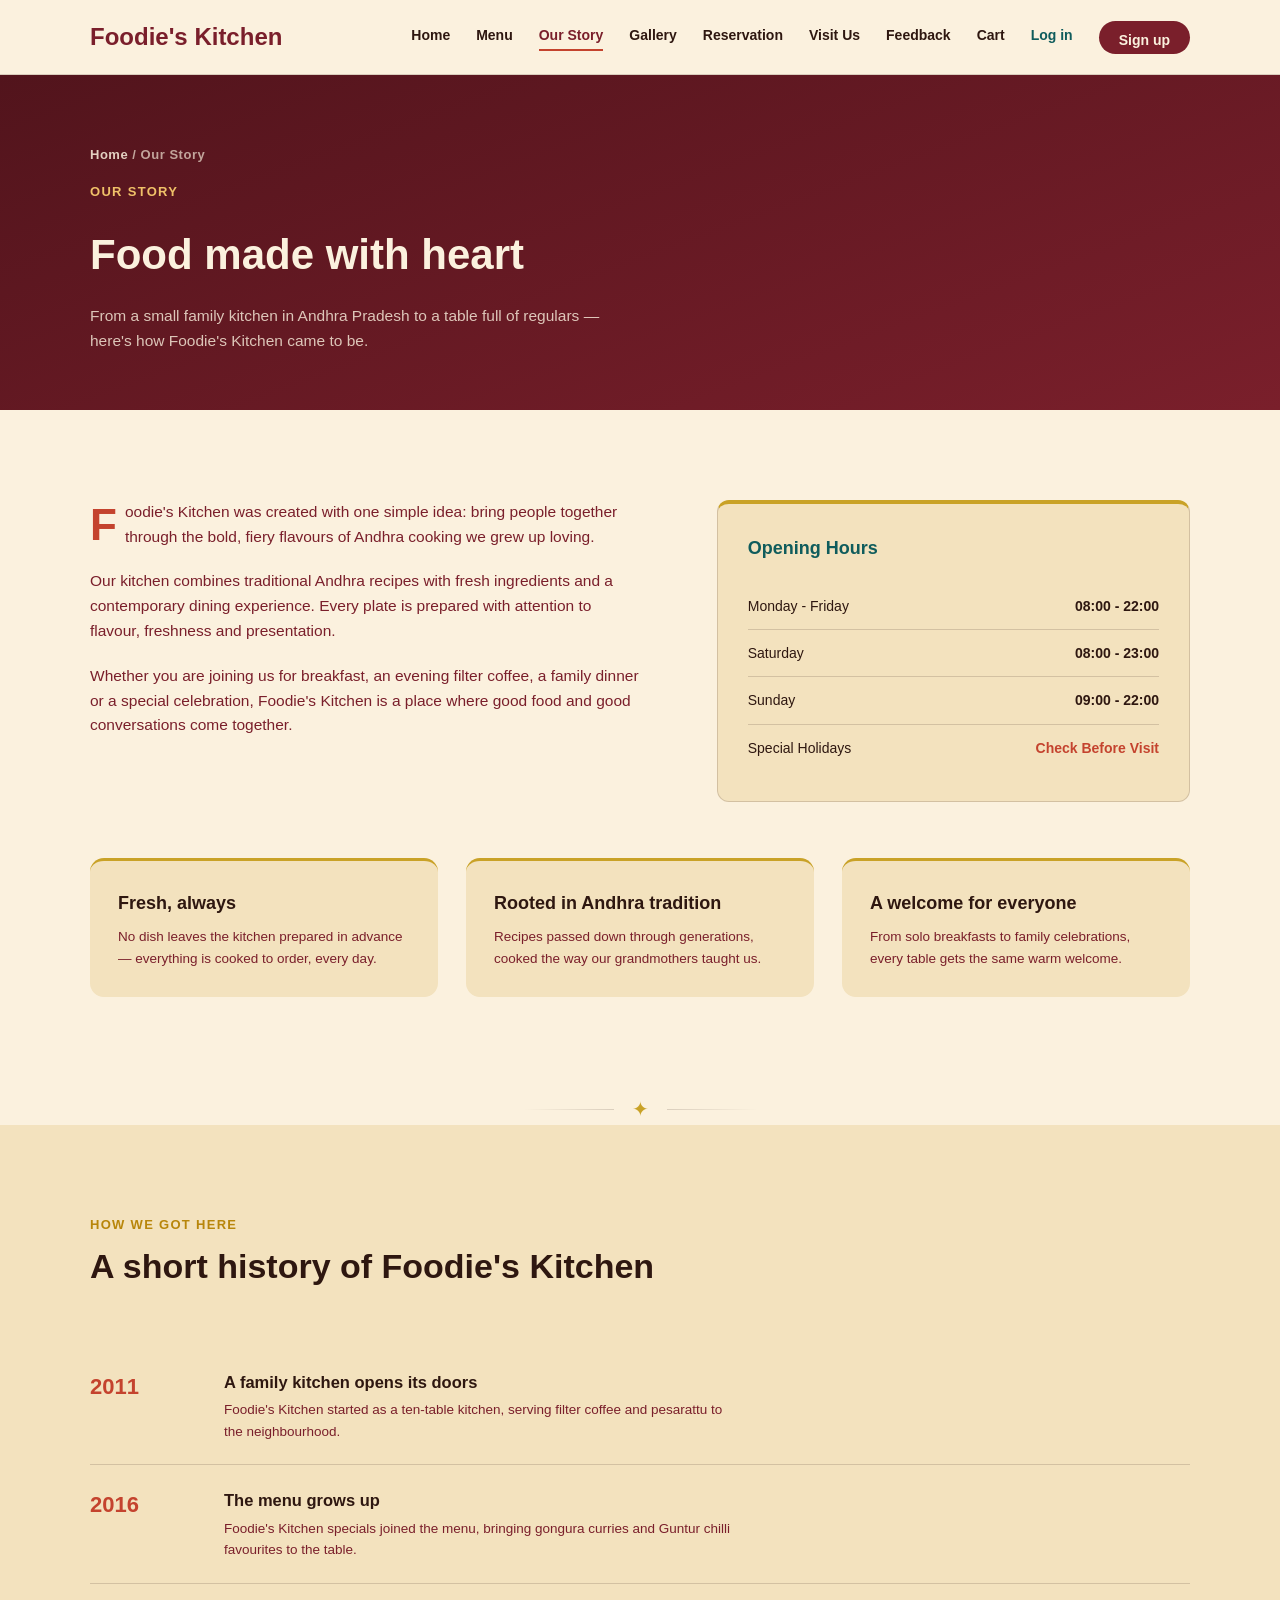
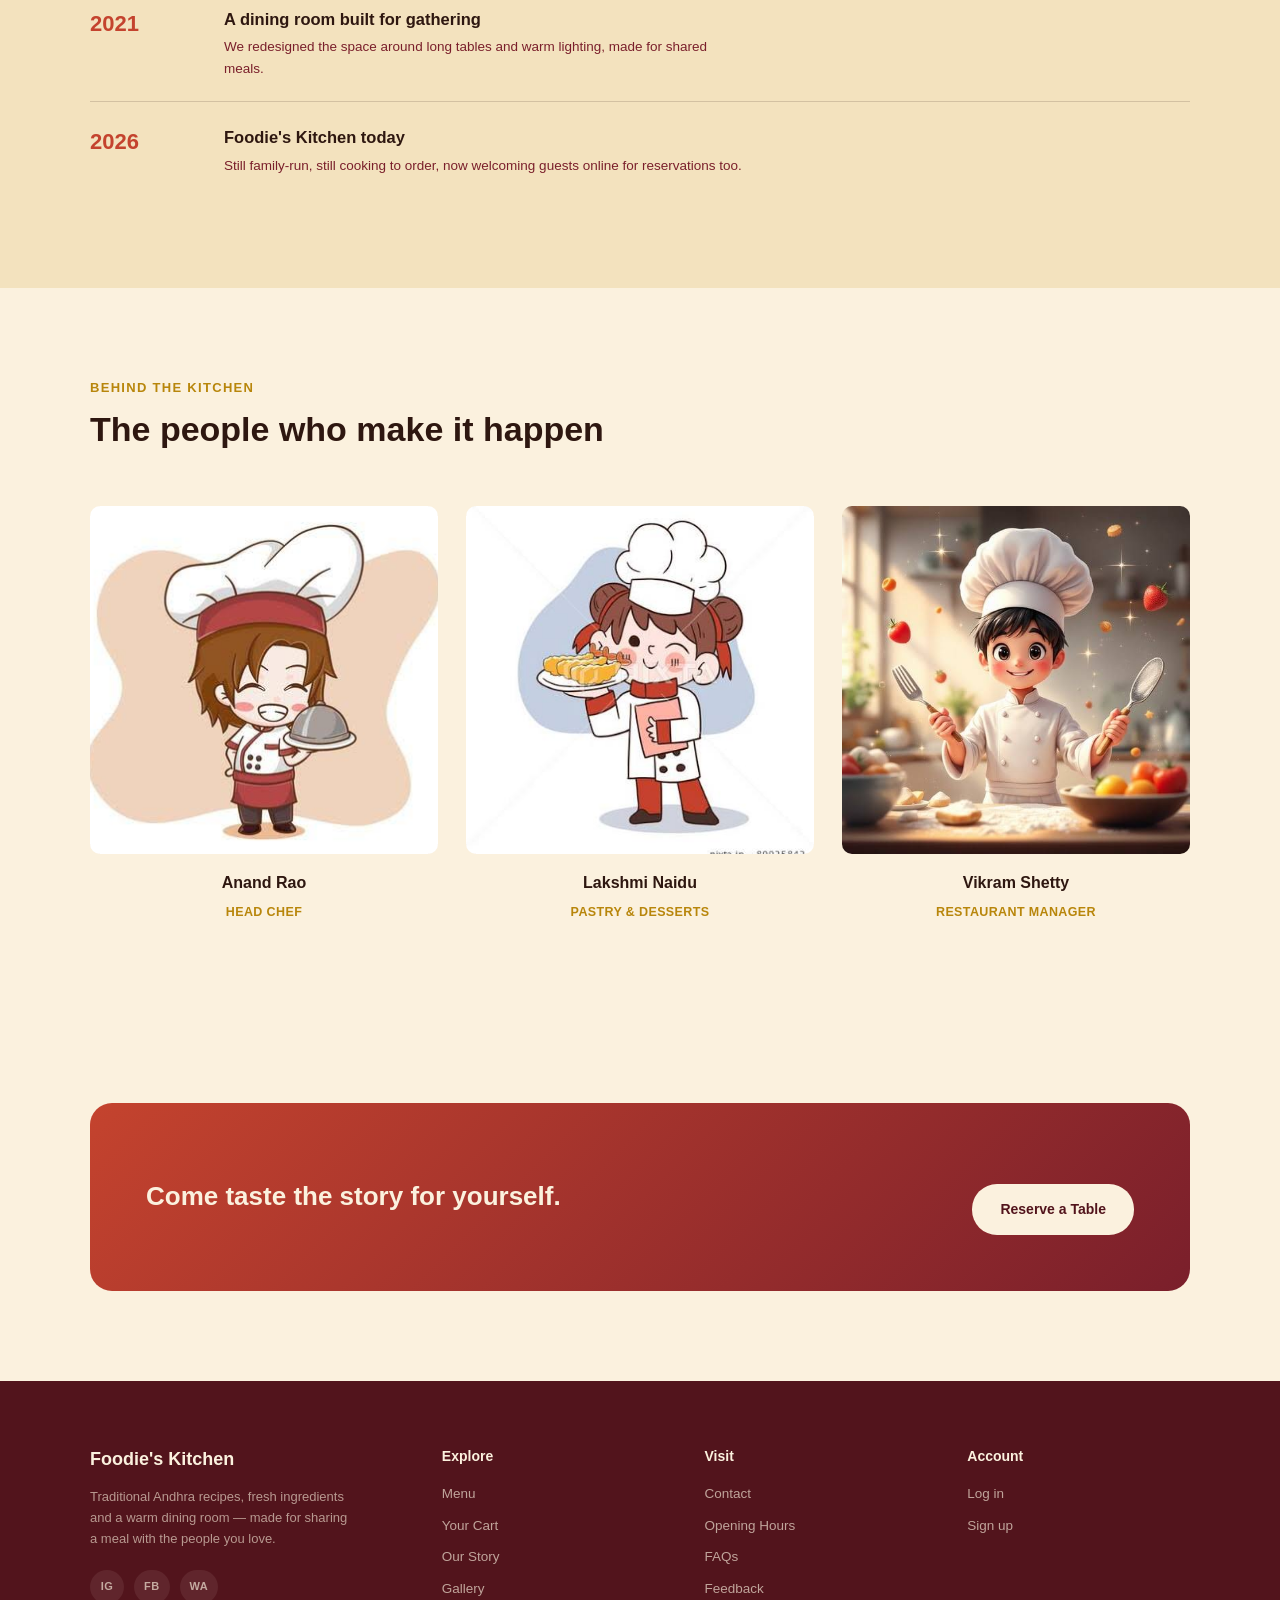
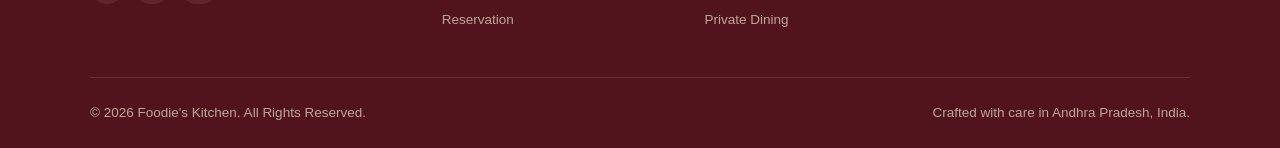
==== commit 91eb2521: "Rename project references from "Rangoli" to "Foodie's Kitchen" across all HTML files and update desc" ====
--- a/about.html
+++ b/about.html
@@ -8,9 +8,9 @@
     <meta name="viewport" content="width=device-width, initial-scale=1.0">
 
     <meta name="description"
-        content="The story behind Rangoli — our kitchen, our values, and the people who cook every dish.">
-
-    <title>Our Story | Rangoli</title>
+        content="The story behind Foodie's Kitchen — our kitchen, our values, and the people who cook every dish.">
+
+    <title>Our Story | Foodie's Kitchen</title>
 
     <link rel="stylesheet" href="./style.css">
 
@@ -26,7 +26,7 @@
 
             <a href="./index.html" class="mark">
 
-                Rangoli
+                Foodie's Kitchen
 
             </a>
 
@@ -126,7 +126,8 @@
 
             <h1>Food made with heart</h1>
 
-            <p>From a small family kitchen in Andhra Pradesh to a table full of regulars — here's how Rangoli came to
+            <p>From a small family kitchen in Andhra Pradesh to a table full of regulars — here's how Foodie's Kitchen
+                came to
                 be.</p>
 
         </div>
@@ -144,7 +145,7 @@
 
                     <p>
 
-                        Rangoli was created with one simple idea:
+                        Foodie's Kitchen was created with one simple idea:
                         bring people together through the bold, fiery
                         flavours of Andhra cooking we grew up loving.
 
@@ -166,7 +167,7 @@
 
                         Whether you are joining us for breakfast,
                         an evening filter coffee, a family dinner or a special
-                        celebration, Rangoli is a place where good
+                        celebration, Foodie's Kitchen is a place where good
                         food and good conversations come together.
 
                     </p>
@@ -258,7 +259,7 @@
 
                     <div class="section-eyebrow">How We Got Here</div>
 
-                    <h2>A short history of Rangoli</h2>
+                    <h2>A short history of Foodie's Kitchen</h2>
 
                 </div>
 
@@ -273,7 +274,7 @@
 
                     <div>
                         <h3>A family kitchen opens its doors</h3>
-                        <p>Rangoli started as a ten-table kitchen, serving filter coffee and pesarattu to the
+                        <p>Foodie's Kitchen started as a ten-table kitchen, serving filter coffee and pesarattu to the
                             neighbourhood.</p>
                     </div>
 
@@ -286,7 +287,8 @@
 
                     <div>
                         <h3>The menu grows up</h3>
-                        <p>Rangoli specials joined the menu, bringing gongura curries and Guntur chilli favourites to
+                        <p>Foodie's Kitchen specials joined the menu, bringing gongura curries and Guntur chilli
+                            favourites to
                             the table.</p>
                     </div>
 
@@ -310,7 +312,7 @@
                     <div class="timeline-year">2026</div>
 
                     <div>
-                        <h3>Rangoli today</h3>
+                        <h3>Foodie's Kitchen today</h3>
                         <p>Still family-run, still cooking to order, now welcoming guests online for reservations too.
                         </p>
                     </div>
@@ -405,7 +407,7 @@
 
                     <div class="footer-brand">
 
-                        <span class="footer-mark">Rangoli</span>
+                        <span class="footer-mark">Foodie's Kitchen</span>
 
                     </div>
 
@@ -482,7 +484,7 @@
 
             <div class="footer-row">
 
-                <span>© 2026 Rangoli Restaurant. All Rights Reserved.</span>
+                <span>© 2026 Foodie's Kitchen. All Rights Reserved.</span>
 
                 <span>Crafted with care in Andhra Pradesh, India.</span>
 
